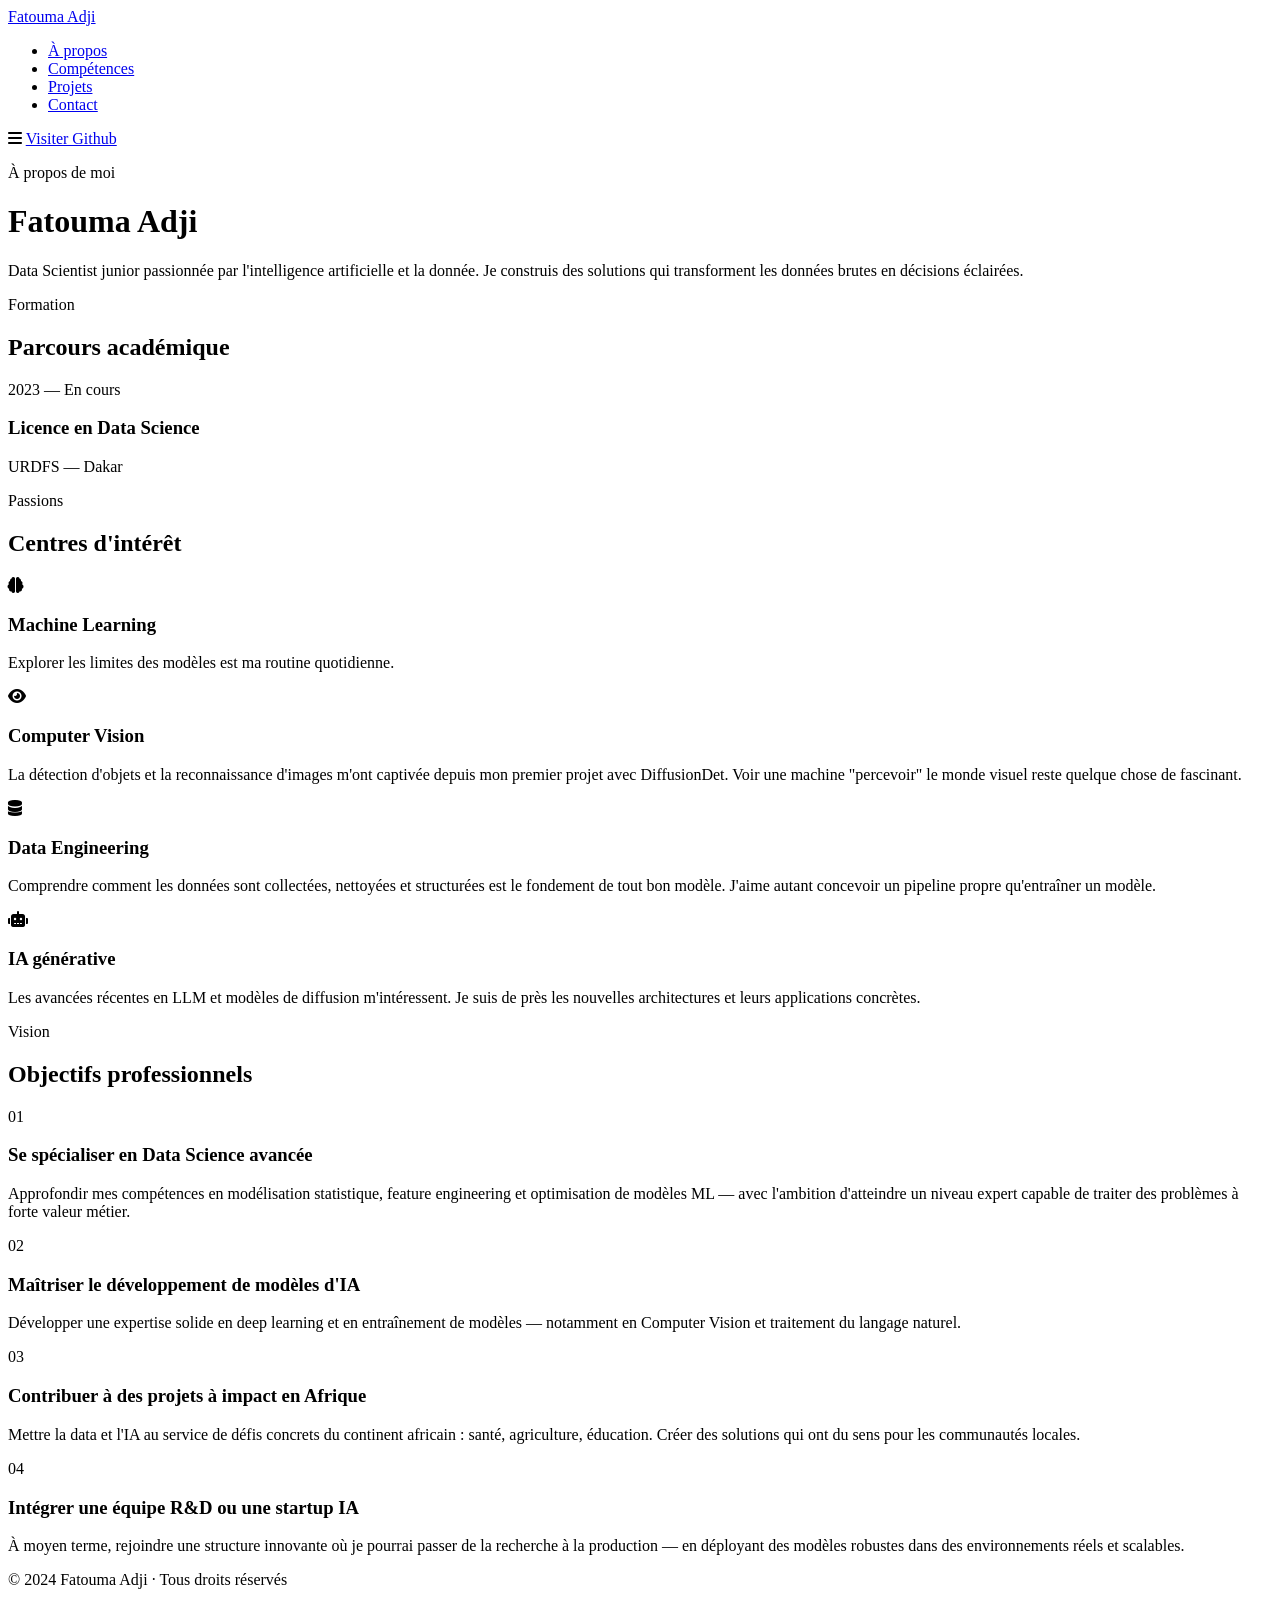
==== apropos.html @ a2c04ccb "Add files via upload" ====
<!DOCTYPE html>
<html lang="fr">
<head>
    <meta charset="UTF-8">
    <meta name="viewport" content="width=device-width, initial-scale=1.0">
    <title>À propos — Fatouma Adji</title>
    <link rel="stylesheet" href="CSS/style.css">
    <link rel="stylesheet" href="https://cdnjs.cloudflare.com/ajax/libs/font-awesome/6.0.0-beta3/css/all.min.css">
    <script src="JS/script.js"></script>
</head>
<body>

    <header class="header">
        <a href="index.html" class="logo"><span>Fatouma Adji</span></a>

        <ul class="nav-links">
            <li><a href="apropos.html">À propos</a></li>
            <li><a href="competences.html#competences">Compétences</a></li>
            <li><a href="projets.html#projets">Projets</a></li>
            <li><a href="contact.html#contact">Contact</a></li>
        </ul>

        <i class="fa-solid fa-bars" id="menu-icon"></i>
        <a href="https://github.com/faadji-collab" target="_blank" class="visit-btn">Visiter Github</a>
        
    </header>

    <!-- HERO -->
    <div class="apropos-hero">
        <p class="eyebrow">À propos de moi</p>
        <h1>Fatouma Adji</h1>
        <p>Data Scientist junior passionnée par l'intelligence artificielle et la donnée. Je construis des solutions qui transforment les données brutes en décisions éclairées.</p>
    </div>

    <!-- PARCOURS ACADÉMIQUE -->
    <section class="parcours">
        <p class="eyebrow">Formation</p>
        <h2 class="section-title">Parcours académique</h2>

        <div class="timeline">
            <div class="timeline-item">
                <div class="timeline-dot"></div>
                <div class="timeline-date">2023 — En cours</div>
                <h3>Licence en Data Science</h3>
                <p class="school">URDFS — Dakar</p>
            </div>
        </div>
    </section>

    <!-- CENTRES D'INTÉRÊT -->
    <section class="interets">
        <p class="eyebrow">Passions</p>
        <h2 class="section-title">Centres d'intérêt</h2>

        <div class="interets-grid">
            <div class="interet-card">
                <div class="interet-icon">
                    <i class="fa-solid fa-brain"></i>
                </div>
                <h3>Machine Learning</h3>
                <p>Explorer les limites des modèles est ma routine quotidienne.</p>
            </div>

            <div class="interet-card">
                <div class="interet-icon">
                    <i class="fa-solid fa-eye"></i>
                </div>
                <h3>Computer Vision</h3>
                <p>La détection d'objets et la reconnaissance d'images m'ont captivée depuis mon premier projet avec DiffusionDet. Voir une machine "percevoir" le monde visuel reste quelque chose de fascinant.</p>
            </div>

            <div class="interet-card">
                <div class="interet-icon">
                    <i class="fa-solid fa-database"></i>
                </div>
                <h3>Data Engineering</h3>
                <p>Comprendre comment les données sont collectées, nettoyées et structurées est le fondement de tout bon modèle. J'aime autant concevoir un pipeline propre qu'entraîner un modèle.</p>
            </div>

            <div class="interet-card">
                <div class="interet-icon">
                    <i class="fa-solid fa-robot"></i>
                </div>
                <h3>IA générative</h3>
                <p>Les avancées récentes en LLM et modèles de diffusion m'intéressent. Je suis de près les nouvelles architectures et leurs applications concrètes.</p>
            </div>
        </div>
    </section>

    <!-- OBJECTIFS PROFESSIONNELS -->
    <section class="objectifs">
        <p class="eyebrow">Vision</p>
        <h2 class="section-title">Objectifs professionnels</h2>

        <div class="objectifs-container">
            <div class="objectif-item">
                <div class="objectif-num">01</div>
                <div class="objectif-content">
                    <h3>Se spécialiser en Data Science avancée</h3>
                    <p>Approfondir mes compétences en modélisation statistique, feature engineering et optimisation de modèles ML — avec l'ambition d'atteindre un niveau expert capable de traiter des problèmes à forte valeur métier.</p>
                </div>
            </div>

            <div class="objectif-item">
                <div class="objectif-num">02</div>
                <div class="objectif-content">
                    <h3>Maîtriser le développement de modèles d'IA</h3>
                    <p>Développer une expertise solide en deep learning et en entraînement de modèles — notamment en Computer Vision et traitement du langage naturel.</p>
                </div>
            </div>

            <div class="objectif-item">
                <div class="objectif-num">03</div>
                <div class="objectif-content">
                    <h3>Contribuer à des projets à impact en Afrique</h3>
                    <p>Mettre la data et l'IA au service de défis concrets du continent africain : santé, agriculture, éducation. Créer des solutions qui ont du sens pour les communautés locales.</p>
                </div>
            </div>

            <div class="objectif-item">
                <div class="objectif-num">04</div>
                <div class="objectif-content">
                    <h3>Intégrer une équipe R&D ou une startup IA</h3>
                    <p>À moyen terme, rejoindre une structure innovante où je pourrai passer de la recherche à la production — en déployant des modèles robustes dans des environnements réels et scalables.</p>
                </div>
            </div>
        </div>
    </section>

    <footer class="footer">
        <p>© 2024 Fatouma Adji · Tous droits réservés</p>
    </footer>

</body>
</html>
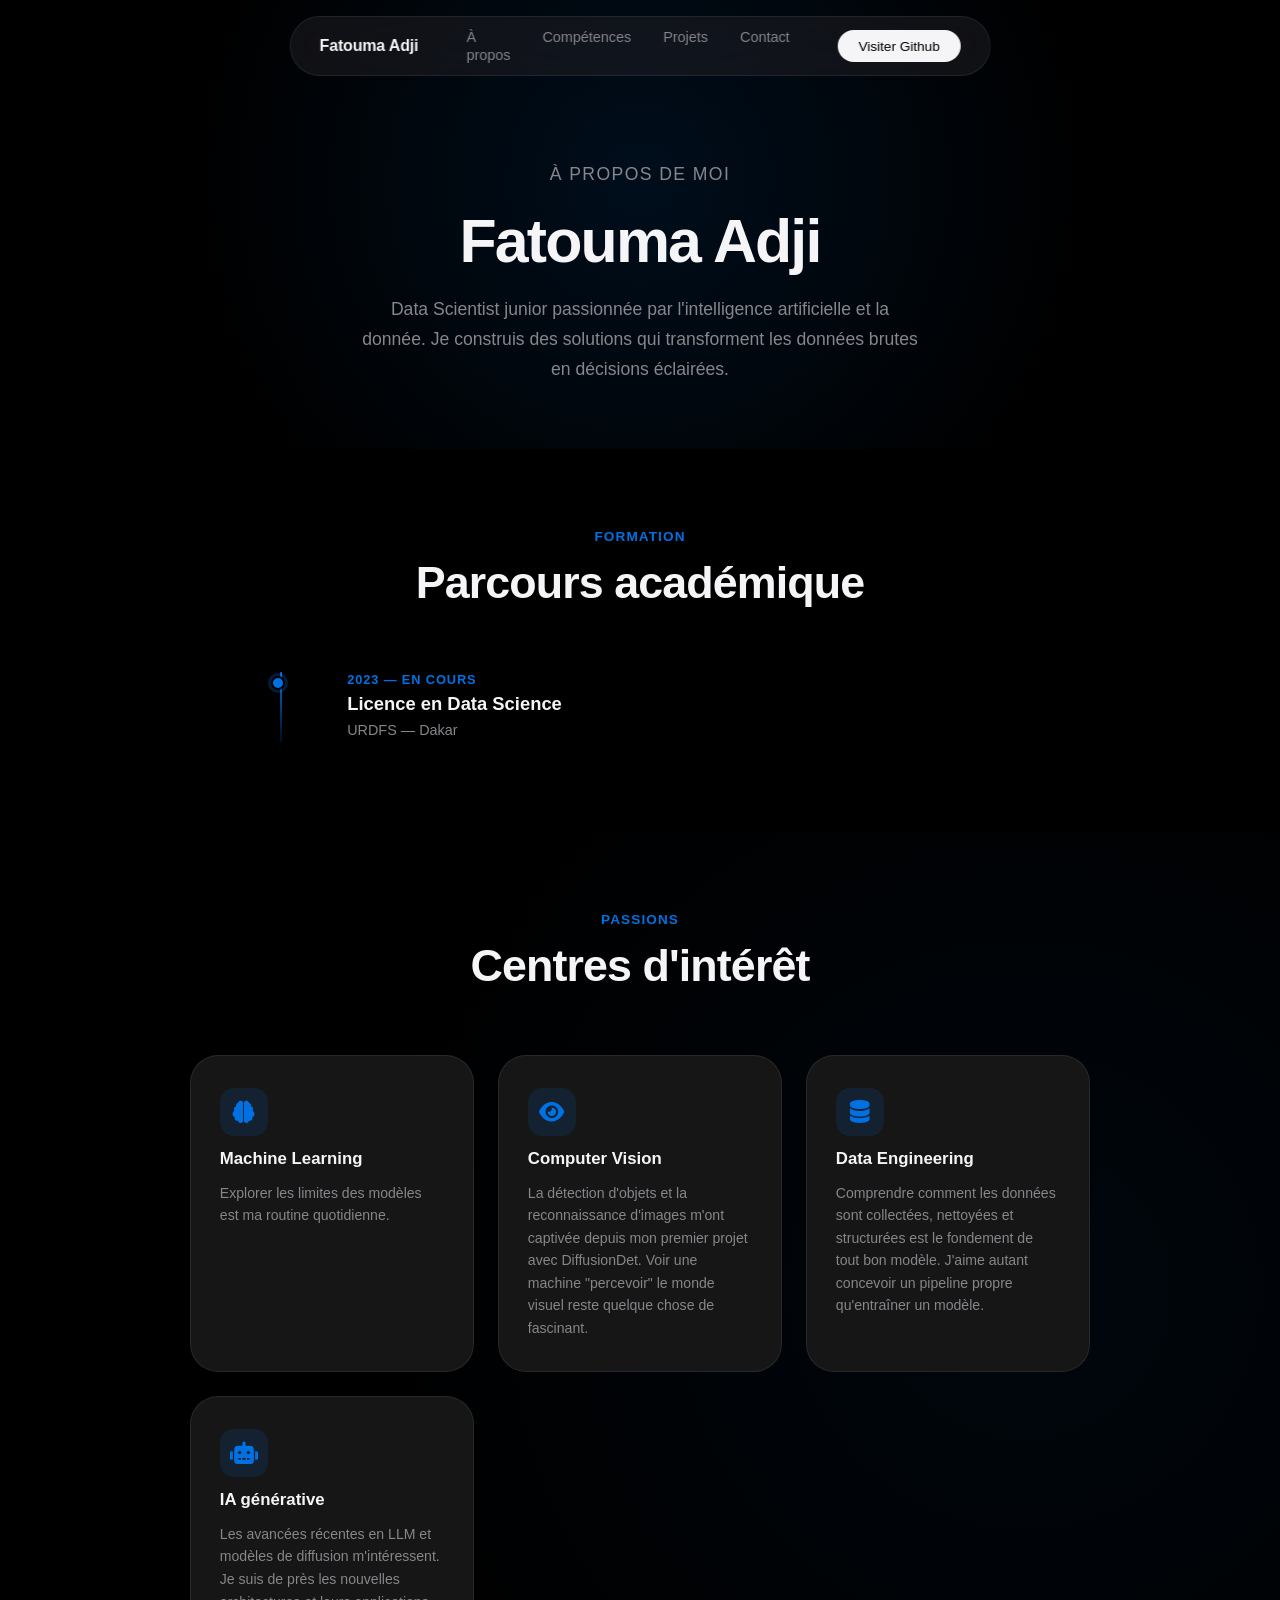
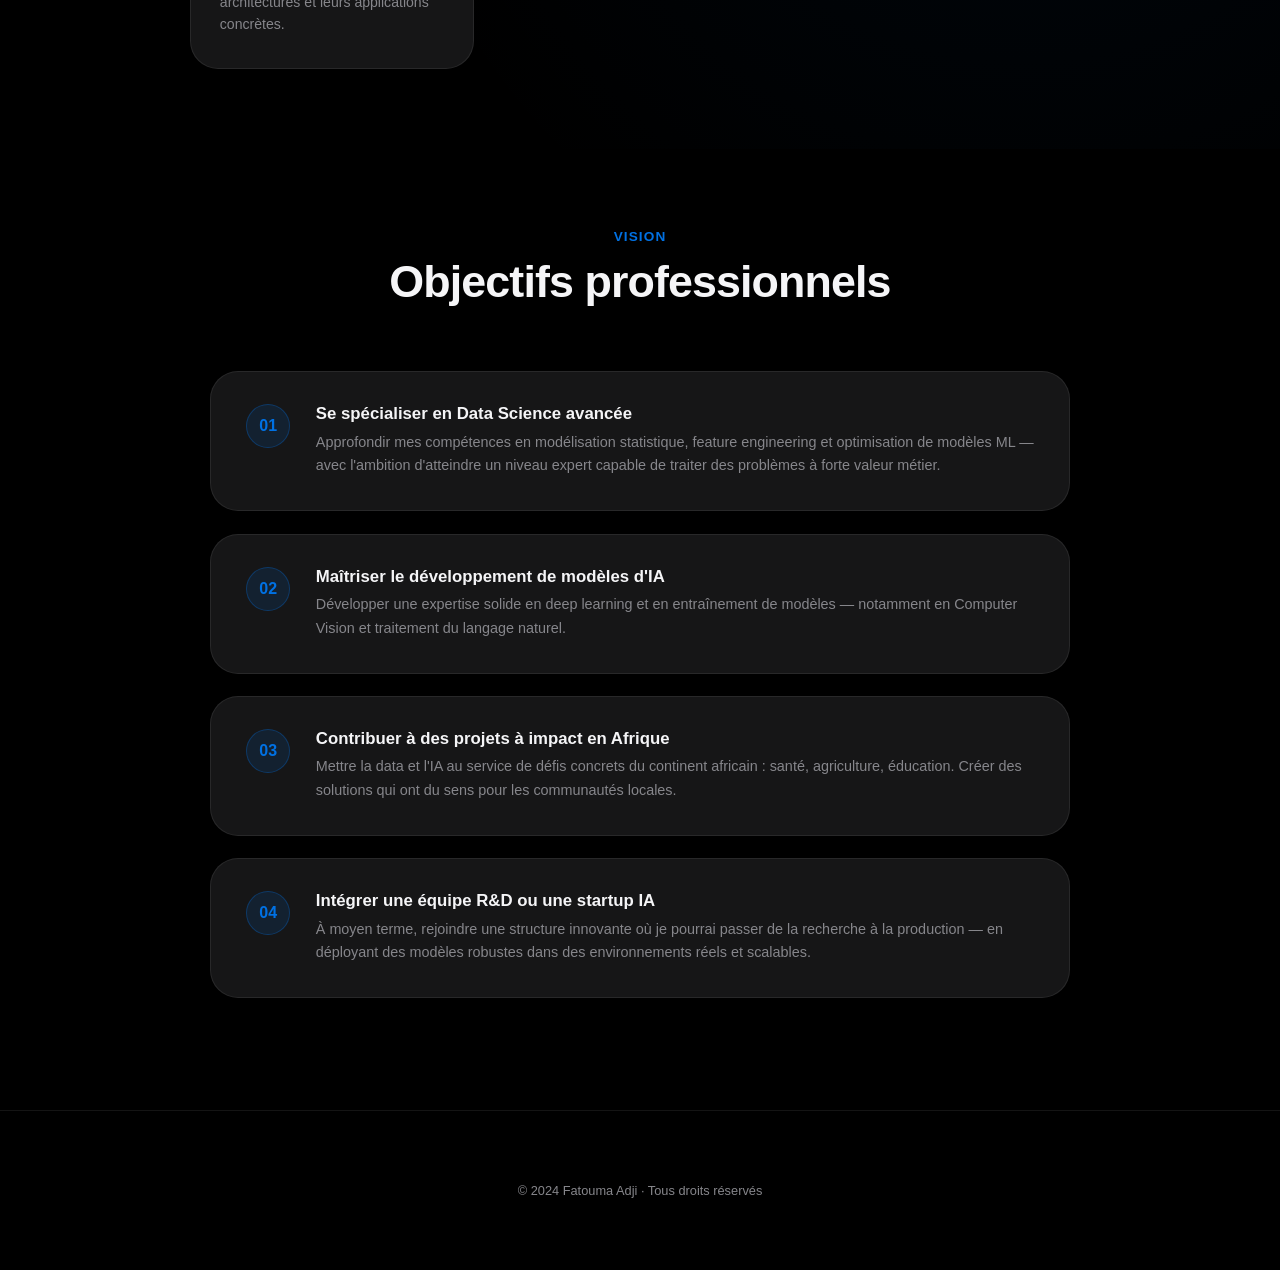
==== commit 38b535ff: "Portofolio" ====
--- a/apropos.html
+++ b/apropos.html
@@ -1,135 +1,135 @@
-<!DOCTYPE html>
-<html lang="fr">
-<head>
-    <meta charset="UTF-8">
-    <meta name="viewport" content="width=device-width, initial-scale=1.0">
-    <title>À propos — Fatouma Adji</title>
-    <link rel="stylesheet" href="CSS/style.css">
-    <link rel="stylesheet" href="https://cdnjs.cloudflare.com/ajax/libs/font-awesome/6.0.0-beta3/css/all.min.css">
-    <script src="JS/script.js"></script>
-</head>
-<body>
-
-    <header class="header">
-        <a href="index.html" class="logo"><span>Fatouma Adji</span></a>
-
-        <ul class="nav-links">
-            <li><a href="apropos.html">À propos</a></li>
-            <li><a href="competences.html#competences">Compétences</a></li>
-            <li><a href="projets.html#projets">Projets</a></li>
-            <li><a href="contact.html#contact">Contact</a></li>
-        </ul>
-
-        <i class="fa-solid fa-bars" id="menu-icon"></i>
-        <a href="https://github.com/faadji-collab" target="_blank" class="visit-btn">Visiter Github</a>
-        
-    </header>
-
-    <!-- HERO -->
-    <div class="apropos-hero">
-        <p class="eyebrow">À propos de moi</p>
-        <h1>Fatouma Adji</h1>
-        <p>Data Scientist junior passionnée par l'intelligence artificielle et la donnée. Je construis des solutions qui transforment les données brutes en décisions éclairées.</p>
-    </div>
-
-    <!-- PARCOURS ACADÉMIQUE -->
-    <section class="parcours">
-        <p class="eyebrow">Formation</p>
-        <h2 class="section-title">Parcours académique</h2>
-
-        <div class="timeline">
-            <div class="timeline-item">
-                <div class="timeline-dot"></div>
-                <div class="timeline-date">2023 — En cours</div>
-                <h3>Licence en Data Science</h3>
-                <p class="school">URDFS — Dakar</p>
-            </div>
-        </div>
-    </section>
-
-    <!-- CENTRES D'INTÉRÊT -->
-    <section class="interets">
-        <p class="eyebrow">Passions</p>
-        <h2 class="section-title">Centres d'intérêt</h2>
-
-        <div class="interets-grid">
-            <div class="interet-card">
-                <div class="interet-icon">
-                    <i class="fa-solid fa-brain"></i>
-                </div>
-                <h3>Machine Learning</h3>
-                <p>Explorer les limites des modèles est ma routine quotidienne.</p>
-            </div>
-
-            <div class="interet-card">
-                <div class="interet-icon">
-                    <i class="fa-solid fa-eye"></i>
-                </div>
-                <h3>Computer Vision</h3>
-                <p>La détection d'objets et la reconnaissance d'images m'ont captivée depuis mon premier projet avec DiffusionDet. Voir une machine "percevoir" le monde visuel reste quelque chose de fascinant.</p>
-            </div>
-
-            <div class="interet-card">
-                <div class="interet-icon">
-                    <i class="fa-solid fa-database"></i>
-                </div>
-                <h3>Data Engineering</h3>
-                <p>Comprendre comment les données sont collectées, nettoyées et structurées est le fondement de tout bon modèle. J'aime autant concevoir un pipeline propre qu'entraîner un modèle.</p>
-            </div>
-
-            <div class="interet-card">
-                <div class="interet-icon">
-                    <i class="fa-solid fa-robot"></i>
-                </div>
-                <h3>IA générative</h3>
-                <p>Les avancées récentes en LLM et modèles de diffusion m'intéressent. Je suis de près les nouvelles architectures et leurs applications concrètes.</p>
-            </div>
-        </div>
-    </section>
-
-    <!-- OBJECTIFS PROFESSIONNELS -->
-    <section class="objectifs">
-        <p class="eyebrow">Vision</p>
-        <h2 class="section-title">Objectifs professionnels</h2>
-
-        <div class="objectifs-container">
-            <div class="objectif-item">
-                <div class="objectif-num">01</div>
-                <div class="objectif-content">
-                    <h3>Se spécialiser en Data Science avancée</h3>
-                    <p>Approfondir mes compétences en modélisation statistique, feature engineering et optimisation de modèles ML — avec l'ambition d'atteindre un niveau expert capable de traiter des problèmes à forte valeur métier.</p>
-                </div>
-            </div>
-
-            <div class="objectif-item">
-                <div class="objectif-num">02</div>
-                <div class="objectif-content">
-                    <h3>Maîtriser le développement de modèles d'IA</h3>
-                    <p>Développer une expertise solide en deep learning et en entraînement de modèles — notamment en Computer Vision et traitement du langage naturel.</p>
-                </div>
-            </div>
-
-            <div class="objectif-item">
-                <div class="objectif-num">03</div>
-                <div class="objectif-content">
-                    <h3>Contribuer à des projets à impact en Afrique</h3>
-                    <p>Mettre la data et l'IA au service de défis concrets du continent africain : santé, agriculture, éducation. Créer des solutions qui ont du sens pour les communautés locales.</p>
-                </div>
-            </div>
-
-            <div class="objectif-item">
-                <div class="objectif-num">04</div>
-                <div class="objectif-content">
-                    <h3>Intégrer une équipe R&D ou une startup IA</h3>
-                    <p>À moyen terme, rejoindre une structure innovante où je pourrai passer de la recherche à la production — en déployant des modèles robustes dans des environnements réels et scalables.</p>
-                </div>
-            </div>
-        </div>
-    </section>
-
-    <footer class="footer">
-        <p>© 2024 Fatouma Adji · Tous droits réservés</p>
-    </footer>
-
-</body>
+<!DOCTYPE html>
+<html lang="fr">
+<head>
+    <meta charset="UTF-8">
+    <meta name="viewport" content="width=device-width, initial-scale=1.0">
+    <title>À propos — Fatouma Adji</title>
+    <link rel="stylesheet" href="CSS/style.css">
+    <link rel="stylesheet" href="https://cdnjs.cloudflare.com/ajax/libs/font-awesome/6.0.0-beta3/css/all.min.css">
+    <script src="JS/script.js"></script>
+</head>
+<body>
+
+    <header class="header">
+        <a href="index.html" class="logo"><span>Fatouma Adji</span></a>
+
+        <ul class="nav-links">
+            <li><a href="apropos.html">À propos</a></li>
+            <li><a href="competences.html#competences">Compétences</a></li>
+            <li><a href="projets.html#projets">Projets</a></li>
+            <li><a href="contact.html#contact">Contact</a></li>
+        </ul>
+
+        <i class="fa-solid fa-bars" id="menu-icon"></i>
+        <a href="https://github.com/faadji-collab" target="_blank" class="visit-btn">Visiter Github</a>
+        
+    </header>
+
+    <!-- HERO -->
+    <div class="apropos-hero">
+        <p class="eyebrow">À propos de moi</p>
+        <h1>Fatouma Adji</h1>
+        <p>Data Scientist junior passionnée par l'intelligence artificielle et la donnée. Je construis des solutions qui transforment les données brutes en décisions éclairées.</p>
+    </div>
+
+    <!-- PARCOURS ACADÉMIQUE -->
+    <section class="parcours">
+        <p class="eyebrow">Formation</p>
+        <h2 class="section-title">Parcours académique</h2>
+
+        <div class="timeline">
+            <div class="timeline-item">
+                <div class="timeline-dot"></div>
+                <div class="timeline-date">2023 — En cours</div>
+                <h3>Licence en Data Science</h3>
+                <p class="school">URDFS — Dakar</p>
+            </div>
+        </div>
+    </section>
+
+    <!-- CENTRES D'INTÉRÊT -->
+    <section class="interets">
+        <p class="eyebrow">Passions</p>
+        <h2 class="section-title">Centres d'intérêt</h2>
+
+        <div class="interets-grid">
+            <div class="interet-card">
+                <div class="interet-icon">
+                    <i class="fa-solid fa-brain"></i>
+                </div>
+                <h3>Machine Learning</h3>
+                <p>Explorer les limites des modèles est ma routine quotidienne.</p>
+            </div>
+
+            <div class="interet-card">
+                <div class="interet-icon">
+                    <i class="fa-solid fa-eye"></i>
+                </div>
+                <h3>Computer Vision</h3>
+                <p>La détection d'objets et la reconnaissance d'images m'ont captivée depuis mon premier projet avec DiffusionDet. Voir une machine "percevoir" le monde visuel reste quelque chose de fascinant.</p>
+            </div>
+
+            <div class="interet-card">
+                <div class="interet-icon">
+                    <i class="fa-solid fa-database"></i>
+                </div>
+                <h3>Data Engineering</h3>
+                <p>Comprendre comment les données sont collectées, nettoyées et structurées est le fondement de tout bon modèle. J'aime autant concevoir un pipeline propre qu'entraîner un modèle.</p>
+            </div>
+
+            <div class="interet-card">
+                <div class="interet-icon">
+                    <i class="fa-solid fa-robot"></i>
+                </div>
+                <h3>IA générative</h3>
+                <p>Les avancées récentes en LLM et modèles de diffusion m'intéressent. Je suis de près les nouvelles architectures et leurs applications concrètes.</p>
+            </div>
+        </div>
+    </section>
+
+    <!-- OBJECTIFS PROFESSIONNELS -->
+    <section class="objectifs">
+        <p class="eyebrow">Vision</p>
+        <h2 class="section-title">Objectifs professionnels</h2>
+
+        <div class="objectifs-container">
+            <div class="objectif-item">
+                <div class="objectif-num">01</div>
+                <div class="objectif-content">
+                    <h3>Se spécialiser en Data Science avancée</h3>
+                    <p>Approfondir mes compétences en modélisation statistique, feature engineering et optimisation de modèles ML — avec l'ambition d'atteindre un niveau expert capable de traiter des problèmes à forte valeur métier.</p>
+                </div>
+            </div>
+
+            <div class="objectif-item">
+                <div class="objectif-num">02</div>
+                <div class="objectif-content">
+                    <h3>Maîtriser le développement de modèles d'IA</h3>
+                    <p>Développer une expertise solide en deep learning et en entraînement de modèles — notamment en Computer Vision et traitement du langage naturel.</p>
+                </div>
+            </div>
+
+            <div class="objectif-item">
+                <div class="objectif-num">03</div>
+                <div class="objectif-content">
+                    <h3>Contribuer à des projets à impact en Afrique</h3>
+                    <p>Mettre la data et l'IA au service de défis concrets du continent africain : santé, agriculture, éducation. Créer des solutions qui ont du sens pour les communautés locales.</p>
+                </div>
+            </div>
+
+            <div class="objectif-item">
+                <div class="objectif-num">04</div>
+                <div class="objectif-content">
+                    <h3>Intégrer une équipe R&D ou une startup IA</h3>
+                    <p>À moyen terme, rejoindre une structure innovante où je pourrai passer de la recherche à la production — en déployant des modèles robustes dans des environnements réels et scalables.</p>
+                </div>
+            </div>
+        </div>
+    </section>
+
+    <footer class="footer">
+        <p>© 2024 Fatouma Adji · Tous droits réservés</p>
+    </footer>
+
+</body>
 </html>
--- a/CSS/style.css
+++ b/CSS/style.css
@@ -0,0 +1,1050 @@
+/* =============================================
+   PORTFOLIO — Style "iPhone" épuré
+   Fond noir profond, typographie SF Pro, accent bleu unique
+   ============================================= */
+
+:root{
+    --black: #000000;
+    --surface: #1c1c1e;
+    --surface-soft: #161617;
+    --border: rgba(255,255,255,0.08);
+    --white: #f5f5f7;
+    --gray: #86868b;
+    --accent: #0071e3;
+    --accent-soft: rgba(0,113,227,0.15);
+    --radius-lg: 28px;
+    --radius-md: 18px;
+}
+
+*{
+    margin: 0;
+    padding: 0;
+    box-sizing: border-box;
+    font-family: -apple-system, "SF Pro Display", "SF Pro Text", "Poppins", "Helvetica Neue", Arial, sans-serif;
+    text-decoration: none;
+    list-style: none;
+}
+
+html{
+    scroll-behavior: smooth;
+}
+
+body{
+    background-color: var(--black);
+    color: var(--white);
+    overflow-x: hidden;
+}
+
+/* ===== HEADER ===== */
+header{
+    position: fixed;
+    top: 1rem;
+    left: 50%;
+    transform: translateX(-50%);
+    display: flex;
+    align-items: center;
+    justify-content: space-between;
+    gap: 3rem;
+    background-color: rgba(28, 28, 30, 0.6);
+    backdrop-filter: blur(20px) saturate(180%);
+    -webkit-backdrop-filter: blur(20px) saturate(180%);
+    border: 1px solid var(--border);
+    border-radius: 3rem;
+    padding: 0.7rem 1.8rem;
+    z-index: 1000;
+    transition: all 0.3s ease-in-out;
+}
+
+.logo span{
+    color: var(--white);
+    font-weight: 600;
+    font-size: 1rem;
+    letter-spacing: -0.01em;
+    text-wrap: nowrap;
+    transition: opacity 0.3s ease-in-out;
+}
+
+.logo:hover span{
+    opacity: 0.7;
+}
+
+.nav-links{
+    display: flex;
+    gap: 2rem;
+}
+
+.nav-links a{
+    position: relative;
+    color: var(--gray);
+    font-weight: 400;
+    font-size: 0.9rem;
+    transition: color 0.25s ease-in-out;
+}
+
+.nav-links a:hover{
+    color: var(--white);
+}
+
+.nav-links a::after{
+    position: absolute;
+    content: '';
+    width: 0;
+    left: 0;
+    bottom: -6px;
+    height: 2px;
+    border-radius: 1rem;
+    transition: width 0.3s ease-in-out;
+    background-color: var(--accent);
+}
+
+.nav-links a:hover::after{
+    width: 100%;
+}
+
+.visit-btn{
+    padding: 0.55rem 1.3rem;
+    border-radius: 3rem;
+    border: none;
+    font-weight: 500;
+    font-size: 0.85rem;
+    color: var(--black);
+    cursor: pointer;
+    text-wrap: nowrap;
+    transition: transform 0.2s ease-in-out, opacity 0.2s ease-in-out;
+    background-color: var(--white);
+}
+
+.visit-btn:hover{
+    transform: scale(1.04);
+    opacity: 0.85;
+}
+
+#menu-icon{
+    font-size: 1.4rem;
+    display: none;
+    color: var(--white);
+    cursor: pointer;
+    transition: transform 0.3s ease-in-out;
+}
+
+#menu-icon:hover{
+    transform: scale(1.1);
+}
+
+/* ===== SECTIONS GÉNÉRALES ===== */
+section{
+    min-height: 100vh;
+    padding: 9rem 12% 6rem;
+    width: 100%;
+    position: relative;
+}
+
+.eyebrow{
+    color: var(--accent);
+    font-weight: 600;
+    font-size: 0.85rem;
+    letter-spacing: 0.08em;
+    text-transform: uppercase;
+    text-align: center;
+    margin-bottom: 0.8rem;
+}
+
+.section-title{
+    font-size: clamp(2rem, 4vw, 2.8rem);
+    font-weight: 600;
+    letter-spacing: -0.02em;
+    text-align: center;
+    margin-bottom: 4rem;
+    color: var(--white);
+}
+
+/* ===== ABOUT / HERO ===== */
+.about{
+    display: flex;
+    flex-direction: column;
+    align-items: center;
+    justify-content: center;
+    text-align: center;
+    background: radial-gradient(circle at 50% 30%, rgba(0,113,227,0.12), transparent 60%);
+}
+
+.about-container{
+    display: flex;
+    align-items: center;
+    justify-content: center;
+    gap: 6rem;
+}
+
+.img-frame{
+    width: 18vw;
+    min-width: 220px;
+    aspect-ratio: 1 / 1;
+    border-radius: 32%;
+    padding: 6px;
+    background: linear-gradient(145deg, #3a3a3c, #0a0a0a);
+    box-shadow: 0 20px 60px rgba(0,113,227,0.18);
+}
+
+.about img{
+    width: 100%;
+    height: 100%;
+    object-fit: cover;
+    border-radius: 28%;
+    display: block;
+}
+
+.info-box{
+    display: flex;
+    flex-direction: column;
+    text-align: left;
+    align-items: flex-start;
+    justify-content: center;
+    gap: 1.8rem;
+}
+
+.info-box h3{
+    font-size: 1.3rem;
+    font-weight: 400;
+    color: var(--gray);
+}
+
+.info-box h1{
+    font-size: clamp(2.8rem, 6vw, 4.5rem);
+    font-weight: 700;
+    letter-spacing: -0.03em;
+    line-height: 1.05;
+    color: var(--white);
+}
+
+.info-box span{
+    display: inline-block;
+    margin-top: 0.3rem;
+    font-size: 1.4rem;
+    font-weight: 500;
+    color: var(--accent);
+}
+
+.btn-groupe{
+    display: flex;
+    gap: 1rem;
+}
+
+.btn{
+    display: inline-block;
+    border-radius: 3rem;
+    padding: 0.8rem 1.8rem;
+    cursor: pointer;
+    font-weight: 500;
+    font-size: 0.95rem;
+    text-wrap: nowrap;
+    transition: transform 0.2s ease-in-out, opacity 0.2s ease-in-out, background-color 0.2s ease-in-out, box-shadow 0.2s ease-in-out, border-color 0.2s ease-in-out;
+}
+
+.btn-primary{
+    background-color: var(--accent);
+    color: var(--white);
+}
+
+.btn-primary:hover{
+    transform: scale(1.04);
+    background-color: #0077ed;
+    box-shadow: 0 8px 24px rgba(0,113,227,0.45);
+}
+
+.btn-primary:active{
+    transform: scale(0.98);
+}
+
+.btn-ghost{
+    background-color: transparent;
+    border: 1px solid var(--border);
+    color: var(--white);
+}
+
+.btn-ghost:hover{
+    background-color: var(--surface);
+    border-color: rgba(255,255,255,0.25);
+    transform: scale(1.04);
+}
+
+.btn-ghost:active{
+    transform: scale(0.98);
+}
+
+.social-links{
+    display: flex;
+    gap: 1.6rem;
+}
+
+.social-links a{
+    color: var(--gray);
+    transition: color 0.2s ease-in-out, transform 0.2s ease-in-out;
+}
+
+.social-links i{
+    font-size: 1.6rem;
+}
+
+.social-links a:hover{
+    color: var(--white);
+    transform: scale(1.1);
+}
+
+.scroll-cue{
+    position: absolute;
+    bottom: 3rem;
+    left: 50%;
+    transform: translateX(-50%);
+    display: flex;
+    flex-direction: column;
+    align-items: center;
+    gap: 0.4rem;
+    color: var(--gray);
+    font-size: 0.8rem;
+    animation: floaty 2.4s ease-in-out infinite;
+}
+
+@keyframes floaty{
+    0%, 100%{ transform: translate(-50%, 0); }
+    50%{ transform: translate(-50%, 8px); }
+}
+
+/* ===== SKILLS ===== */
+.skills{
+    background-color: var(--black);
+}
+
+.skills-grid{
+    display: grid;
+    grid-template-columns: repeat(4, 1fr);
+    gap: 1.5rem;
+}
+
+.skill-card{
+    background-color: var(--surface-soft);
+    border: 1px solid var(--border);
+    border-radius: var(--radius-md);
+    padding: 2.2rem 1.5rem;
+    text-align: center;
+    transition: transform 0.25s ease-in-out, border-color 0.25s ease-in-out;
+}
+
+.skill-card:hover{
+    transform: translateY(-6px);
+    border-color: rgba(0,113,227,0.4);
+}
+
+.skill-card i{
+    font-size: 2.2rem;
+    color: var(--accent);
+    margin-bottom: 1rem;
+}
+
+.skill-card h3{
+    font-size: 1.1rem;
+    font-weight: 600;
+    margin-bottom: 0.4rem;
+}
+
+.skill-card p{
+    font-size: 0.85rem;
+    color: var(--gray);
+    font-weight: 300;
+}
+
+/* ===== PROJECTS ===== */
+.projects{
+    background-color: var(--black);
+}
+
+.projects-grid{
+    display: grid;
+    grid-template-columns: repeat(3, 1fr);
+    gap: 1.8rem;
+}
+
+.project-card{
+    background-color: var(--surface-soft);
+    border: 1px solid var(--border);
+    border-radius: var(--radius-lg);
+    padding: 2rem;
+    display: flex;
+    flex-direction: column;
+    gap: 0.8rem;
+    transition: transform 0.25s ease-in-out, border-color 0.25s ease-in-out;
+}
+
+.project-card:hover{
+    transform: translateY(-6px);
+    border-color: rgba(0,113,227,0.4);
+}
+
+.project-thumb{
+    width: 100%;
+    height: 140px;
+    border-radius: var(--radius-md);
+    background: linear-gradient(145deg, #2c2c2e, #0a0a0a);
+    display: flex;
+    align-items: center;
+    justify-content: center;
+    margin-bottom: 0.5rem;
+}
+
+.project-thumb i{
+    font-size: 2.5rem;
+    color: var(--accent);
+}
+
+.project-card h3{
+    font-size: 1.2rem;
+    font-weight: 600;
+}
+
+.project-card p{
+    font-size: 0.9rem;
+    color: var(--gray);
+    font-weight: 300;
+    line-height: 1.5;
+}
+
+.project-link{
+    margin-top: auto;
+    color: var(--accent);
+    font-size: 0.9rem;
+    font-weight: 500;
+    display: inline-flex;
+    align-items: center;
+    gap: 0.5rem;
+    transition: gap 0.2s ease-in-out;
+}
+
+.project-link:hover{
+    gap: 0.8rem;
+}
+
+/* ===== CONTACT ===== */
+.contact{
+    display: flex;
+    flex-direction: column;
+    align-items: center;
+    justify-content: center;
+    text-align: center;
+    min-height: 60vh;
+}
+
+.contact-sub{
+    color: var(--gray);
+    font-weight: 300;
+    max-width: 480px;
+    margin-bottom: 2.5rem;
+}
+
+.contact-btn{
+    font-size: 1.1rem;
+}
+
+/* ===== FOOTER ===== */
+.footer{
+    text-align: center;
+    padding: 2rem;
+    color: var(--gray);
+    font-size: 0.8rem;
+    font-weight: 300;
+    border-top: 1px solid var(--border);
+}
+
+/* ===== RESPONSIVE ===== */
+@media (max-width: 1024px){
+    .about-container{
+        flex-direction: column;
+        gap: 2.5rem;
+        text-align: center;
+    }
+    .info-box{
+        align-items: center;
+        text-align: center;
+    }
+    .img-frame{
+        width: 45vw;
+    }
+    .skills-grid{
+        grid-template-columns: repeat(2, 1fr);
+    }
+    .projects-grid{
+        grid-template-columns: 1fr;
+    }
+}
+
+@media (max-width: 768px){
+    header{
+        width: 90%;
+        padding: 0.6rem 1.2rem;
+    }
+    .nav-links, .visit-btn{
+        display: none;
+    }
+    #menu-icon{
+        display: inline-block;
+    }
+    section{
+        padding: 8rem 7% 4rem;
+    }
+    .img-frame{
+        width: 60vw;
+    }
+}
+
+@media (prefers-reduced-motion: reduce){
+    *{
+        animation: none !important;
+        transition: none !important;
+    }
+}
+.experience-info{
+    width:24vw;
+    border-radius : 3rem;
+    align-items: center;
+    justify-content: center;  
+    gap: 5rem;
+
+}
+.experience img{
+    width: 24vw;
+    border-radius: 3rem;
+
+
+}
+
+.grid{
+    display :grid;
+    grid-template-columns: repeat(2, 1fr);
+    gap : 2rem;
+}
+
+.grid-card{
+    background-color: var(--surface-soft);
+    border: 1px solid var(--border);
+    border-radius: var(--radius-md);
+    padding: 2.2rem 1.5rem;
+    text-align: center;
+    transition: transform 0.25s ease-in-out, border-color 0.25s ease-in-out;
+}
+.grid-card:hover{
+    transform: translateY(-6px);
+    border-color: rgba(0,113,227,0.4);
+}
+.grid-card i{
+    font-size: 1.5rem;
+    color: var(--accent);
+    margin-bottom: 1rem;
+}
+
+.grid-card span{
+    font-size: 1.5rem;
+    font-weight: 500;
+    margin-bottom: 0.4rem;
+    background-clip : text;
+    color: transparent;
+}
+::-webkit-scrollbar {
+    width: 20px;
+}
+::-webkit-scrollbar-thumb{
+    background-color: var(--accent);
+    border-radius: 10px;
+}
+
+.projects-grid{
+    display: grid;
+    grid-template-columns: repeat(auto-fit, minmax(300px, 1fr));
+    gap: 2rem;
+}
+
+.project-card{
+    background-color: var(--surface-soft);
+    border: 2px solid var(--border);
+    border-radius: var(--radius-lg);
+    padding: 3rem 2rem;
+    display: flex;
+    flex-direction: column;
+    gap: 0.8rem;
+    justify-content: center;
+    align-items: center;
+    text-align: center;
+    transition: transform 0.25s ease-in-out, border-color 0.25s ease-in-out;
+}
+
+.project-card:hover{
+    transform: translateY(-10px)scale(1.02);
+    border-color: rgba(0,113,227,0.4);
+}
+
+.project-card img{
+    width: 100%;
+    height : 180px;
+    object-fit: cover;    /* Recadre l'image proprement sans la déformer */
+    object-position: center; 
+    border-radius: 1rem;
+    margin-bottom: 0.5rem;
+    
+}
+
+.project-card:hover .btn{
+    border : 2px solid var(--accent);
+    background-color: var(--accent-soft);
+    color: var(--accent);
+}
+.project-card:hover .btn:hover{
+    border : 2px solid var(--accent);
+    background-color: var(--accent);
+    color: var(--white);
+}
+.project-card h3{
+    font-size: 2rem;
+    font-weight: 500;
+}
+.apropos-hero {
+    display: flex;
+    flex-direction: column;
+    align-items: center;
+    justify-content: center;
+    min-height: 40vh;
+    padding: 10rem 12% 4rem;
+    text-align: center;
+    background: radial-gradient(circle at 50% 40%, rgba(0,113,227,0.12), transparent 65%);
+}
+
+.apropos-hero .eyebrow {
+    margin-bottom: 1rem;
+}
+
+.apropos-hero h1 {
+    font-size: clamp(2.4rem, 5vw, 3.8rem);
+    font-weight: 700;
+    letter-spacing: -0.03em;
+    color: var(--white);
+    margin-bottom: 1.2rem;
+}
+
+.apropos-hero p {
+    font-size: 1.1rem;
+    color: var(--gray);
+    font-weight: 300;
+    max-width: 560px;
+    line-height: 1.7;
+}
+
+.parcours {
+    padding: 5rem 12%;
+    min-height: auto;
+}
+
+.timeline {
+    position: relative;
+    max-width: 720px;
+    margin: 0 auto;
+    padding-left: 2rem;
+}
+
+.timeline::before {
+    content: '';
+    position: absolute;
+    left: 0;
+    top: 0;
+    bottom: 0;
+    width: 2px;
+    background: linear-gradient(to bottom, var(--accent), rgba(0,113,227,0.1));
+    border-radius: 2px;
+}
+
+.timeline-item {
+    position: relative;
+    margin-bottom: 2.8rem;
+    padding-left: 2.2rem;
+}
+
+.timeline-item:last-child {
+    margin-bottom: 0;
+}
+
+.timeline-dot {
+            position: absolute;
+            left: -2.55rem;
+            top: 0.3rem;
+            width: 14px;
+            height: 14px;
+            border-radius: 50%;
+            background-color: var(--accent);
+            border: 2px solid var(--black);
+            box-shadow: 0 0 0 3px rgba(0,113,227,0.25);
+}
+
+.timeline-date {
+            font-size: 0.8rem;
+            font-weight: 600;
+            letter-spacing: 0.07em;
+            text-transform: uppercase;
+            color: var(--accent);
+            margin-bottom: 0.4rem;
+}
+
+.timeline-item h3 {
+            font-size: 1.15rem;
+            font-weight: 600;
+            color: var(--white);
+            margin-bottom: 0.25rem;
+}
+
+.timeline-item .school {
+            font-size: 0.9rem;
+            color: var(--gray);
+            font-weight: 400;
+            margin-bottom: 0.6rem;
+}
+
+.timeline-item p {
+            font-size: 0.9rem;
+            color: var(--gray);
+            font-weight: 300;
+            line-height: 1.65;
+}
+
+
+.interets {
+            padding: 5rem 12%;
+            min-height: auto;
+            background: radial-gradient(circle at 80% 50%, rgba(0,113,227,0.06), transparent 60%);
+}
+
+.interets-grid {
+            display: grid;
+            grid-template-columns: repeat(auto-fit, minmax(240px, 1fr));
+            gap: 1.5rem;
+            max-width: 900px;
+            margin: 0 auto;
+}
+
+.interet-card {
+            background-color: var(--surface-soft);
+            border: 1px solid var(--border);
+            border-radius: var(--radius-lg);
+            padding: 2rem 1.8rem;
+            display: flex;
+            flex-direction: column;
+            gap: 0.8rem;
+            transition: transform 0.25s ease-in-out, border-color 0.25s ease-in-out;
+}
+
+.interet-card:hover {
+            transform: translateY(-6px);
+            border-color: rgba(0,113,227,0.4);
+}
+
+.interet-icon {
+            width: 48px;
+            height: 48px;
+            border-radius: 14px;
+            background-color: rgba(0,113,227,0.12);
+            display: flex;
+            align-items: center;
+            justify-content: center;
+}
+
+
+.interet-icon i {
+            font-size: 1.4rem;
+            color: var(--accent);
+}
+
+.interet-card h3 {
+            font-size: 1.05rem;
+            font-weight: 600;
+            color: var(--white);
+}
+
+.interet-card p {
+            font-size: 0.88rem;
+            color: var(--gray);
+            font-weight: 300;
+            line-height: 1.6;
+}
+
+       
+.objectifs {
+            padding: 5rem 12% 7rem;
+            min-height: auto;
+}
+
+.objectifs-container {
+            max-width: 860px;
+            margin: 0 auto;
+            display: flex;
+            flex-direction: column;
+            gap: 1.4rem;
+}
+
+.objectif-item {
+            background-color: var(--surface-soft);
+            border: 1px solid var(--border);
+            border-radius: var(--radius-lg);
+            padding: 2rem 2.2rem;
+            display: flex;
+            align-items: flex-start;
+            gap: 1.6rem;
+            transition: transform 0.25s ease-in-out, border-color 0.25s ease-in-out;
+}
+
+.objectif-item:hover {
+            transform: translateX(6px);
+            border-color: rgba(0,113,227,0.4);
+}
+
+.objectif-num {
+            min-width: 44px;
+            height: 44px;
+            border-radius: 50%;
+            background-color: rgba(0,113,227,0.12);
+            border: 1px solid rgba(0,113,227,0.3);
+            display: flex;
+            align-items: center;
+            justify-content: center;
+            font-size: 1rem;
+            font-weight: 600;
+            color: var(--accent);
+}
+
+.objectif-content h3 {
+            font-size: 1.05rem;
+            font-weight: 600;
+            color: var(--white);
+            margin-bottom: 0.4rem;
+}
+
+.objectif-content p {
+            font-size: 0.9rem;
+            color: var(--gray);
+            font-weight: 300;
+            line-height: 1.65;
+}
+.input-box{
+    display : flex;
+    flex-direction: column;
+    align-items : center;
+    justify-content: center;
+    text-align : center;
+    gap : 2rem;
+    margin-top : 5rem;
+
+}
+.input-box input{
+    position : relative;
+    border-radius :3 rem;
+    border :rgba(28, 28, 30, 0.6);
+    padding: 2rem 8rem;
+    font-size : 3rem;
+}
+
+.input-box input::placeholder{
+    font-size: 3rem;
+
+}
+.input{
+    position: relative;
+}
+.input i{
+    position: absolute;
+    font-size: 4rem;
+    top: 50%;
+    left : 10px;
+    transform: translate(50%,-50%);
+}
+
+footer{
+    bottom : 0;
+    left : 0;
+    height: 10rem;
+    width: 100%;
+    display : flex;
+    flex-direction: column;
+    gap: 1 rem;
+    align-items: center;
+    justify-content: center;
+}
+footer ul{
+    display:flex;
+    align-items: center;
+    gap: 3rem;
+
+}
+
+footer ul li a{
+   color : white;
+   font-weight : 600;
+
+}
+
+.copyright{
+    font-size : 300;
+    margin-top : 2 rem;
+}
+
+@media(max-width:1280px){
+    header{
+        padding: 1 rem 2 rem;
+        gap : 2 rem;
+    }
+    .about .about-container{
+        gap: 3 rem;
+    }
+    .experience-info{
+        flex-direction:column;
+    }
+    .input-box input{
+        padding: 2rem 5rem;
+        font-size: 2.5 rem;
+    }
+    .input input::placeholder{
+        font-size : 2.5rem;
+    }
+    .input-box i{
+        font-size: 2.5rem;
+    }
+}
+
+@media(max-width:768px){
+    header{
+        gap : 1 rem;
+        padding: 1rem 1rem;
+    }
+    header .logo{
+        font-size: 1rem;
+    }
+    header .visit-btn{
+        display : none;
+    .about-container{
+        flex-direction: column;
+    }
+    }
+    .input-box input{
+        padding :1rem 2rem;
+        font-size : 1.8rem;
+    }
+    .input-box input::placeholder{
+        font-size : 1.5rem;
+    }
+    .input-box i{
+        display : none;
+    }
+    .grid{
+        grid-template-columns: repeat(1,1fr);
+    }
+    .experience-info img{
+        width: 70vw;
+    }
+}
+@media(max-width:600px){
+    header #menu-icon{
+        display: block;
+
+    }
+    .nav-links{
+        position : absolute;
+        top :100%;
+        margin-top :1rem;
+        color : white;
+        display:flex;
+        flex-direction: column;
+        text-align: center;
+        background: #000000;
+        border-radius: 3rem;
+        display: none;
+
+    }
+    .nav-links li{
+        margin-top:1.5rem;
+        padding: 1rem;
+
+    }
+    .nav-links.active{
+        display : block;
+    }
+    header{
+        padding : 1rem 2rem;
+        gap :8rem;
+    }
+    header .logo{
+        font-size :1.5rem;
+    }
+    .about-container img{
+        width: 80vw;
+    }
+    .input-box input{
+        padding: 0.5rem 3rem;
+        width:80% ;
+        font-size :1.5rem;
+    }
+    .input-box input::placeholder{
+        font-size: 1.5rem;
+    }
+    footer ul{
+        gap :1rem;
+
+    }
+}
+ 
+        .contact-form {
+            width: 100%;
+            max-width: 560px;
+            display: flex;
+            flex-direction: column;
+            gap: 1.2rem;
+            margin-top: 1rem;
+        }
+ 
+        .contact-form input,
+        .contact-form textarea {
+            width: 100%;
+            background-color: #161617;
+            border: 1px solid rgba(255,255,255,0.08);
+            border-radius: 14px;
+            padding: 1rem 1.4rem;
+            color: #f5f5f7;
+            font-size: 0.95rem;
+            font-family: inherit;
+            outline: none;
+            transition: border-color 0.25s ease;
+        }
+ 
+        .contact-form input::placeholder,
+        .contact-form textarea::placeholder {
+            color: #86868b;
+        }
+ 
+        .contact-form input:focus,
+        .contact-form textarea:focus {
+            border-color: #0071e3;
+        }
+ 
+        .contact-form textarea {
+            resize: none;
+            height: 150px;
+        }
+ 
+        .contact-form .btn-send {
+            width: 100%;
+            padding: 1rem;
+            border-radius: 3rem;
+            border: none;
+            background-color: #0071e3;
+            color: #f5f5f7;
+            font-size: 1rem;
+            font-weight: 500;
+            font-family: inherit;
+            cursor: pointer;
+            transition: background-color 0.2s ease, transform 0.2s ease;
+        }
+ 
+        .contact-form .btn-send:hover {
+            background-color: #0077ed;
+            transform: scale(1.02);
+        }
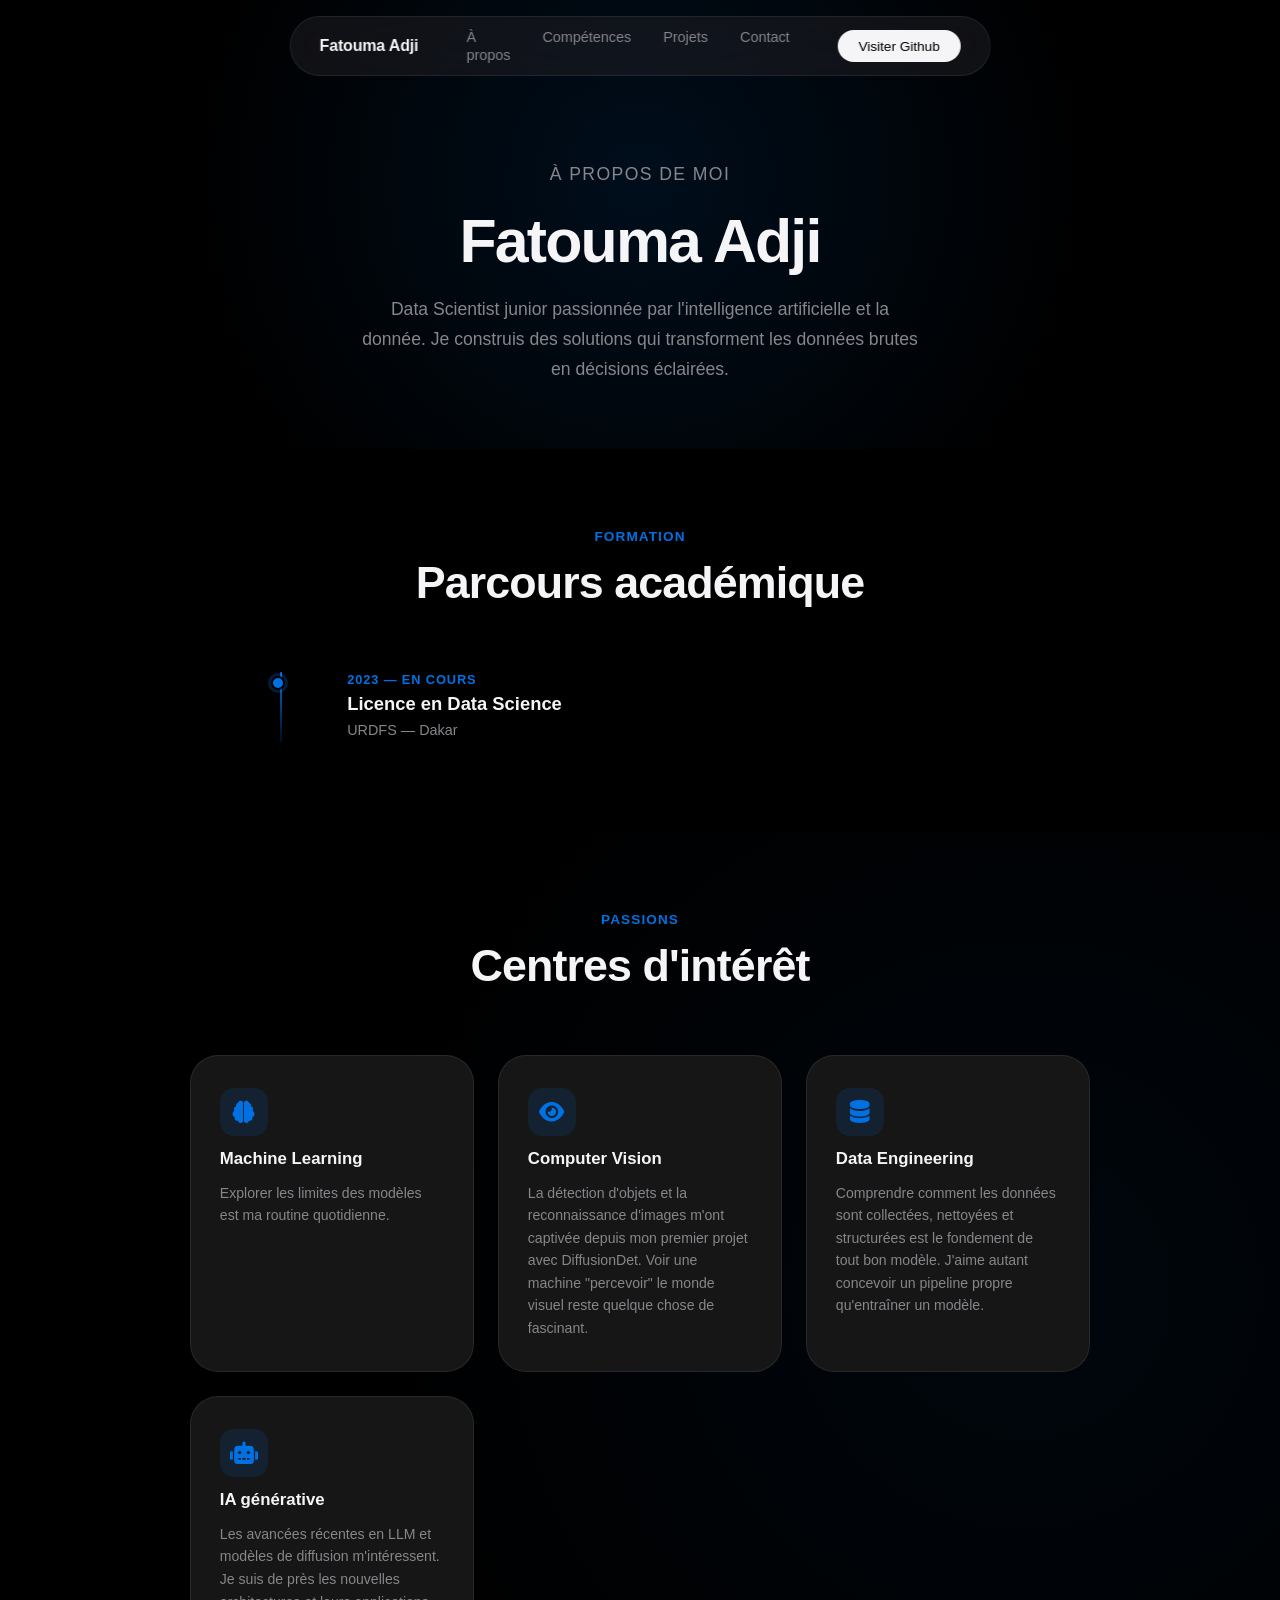
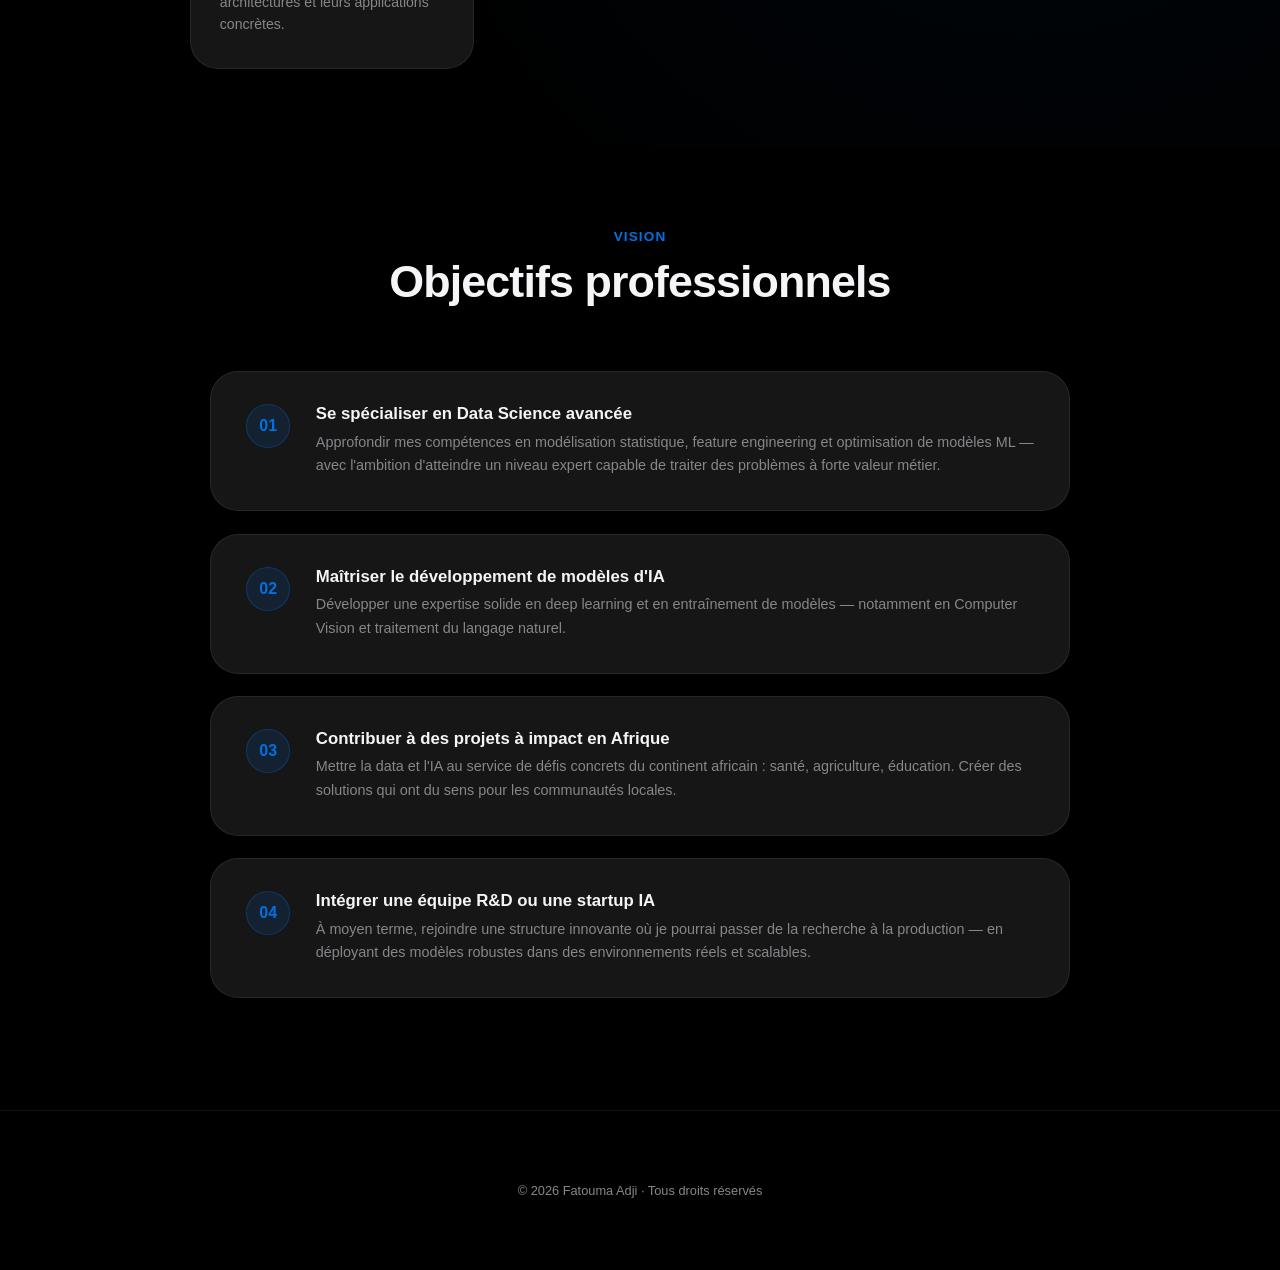
==== commit 6470d0f9: "Modification annee" ====
--- a/apropos.html
+++ b/apropos.html
@@ -128,7 +128,7 @@
     </section>
 
     <footer class="footer">
-        <p>© 2024 Fatouma Adji · Tous droits réservés</p>
+        <p>© 2026 Fatouma Adji · Tous droits réservés</p>
     </footer>
 
 </body>
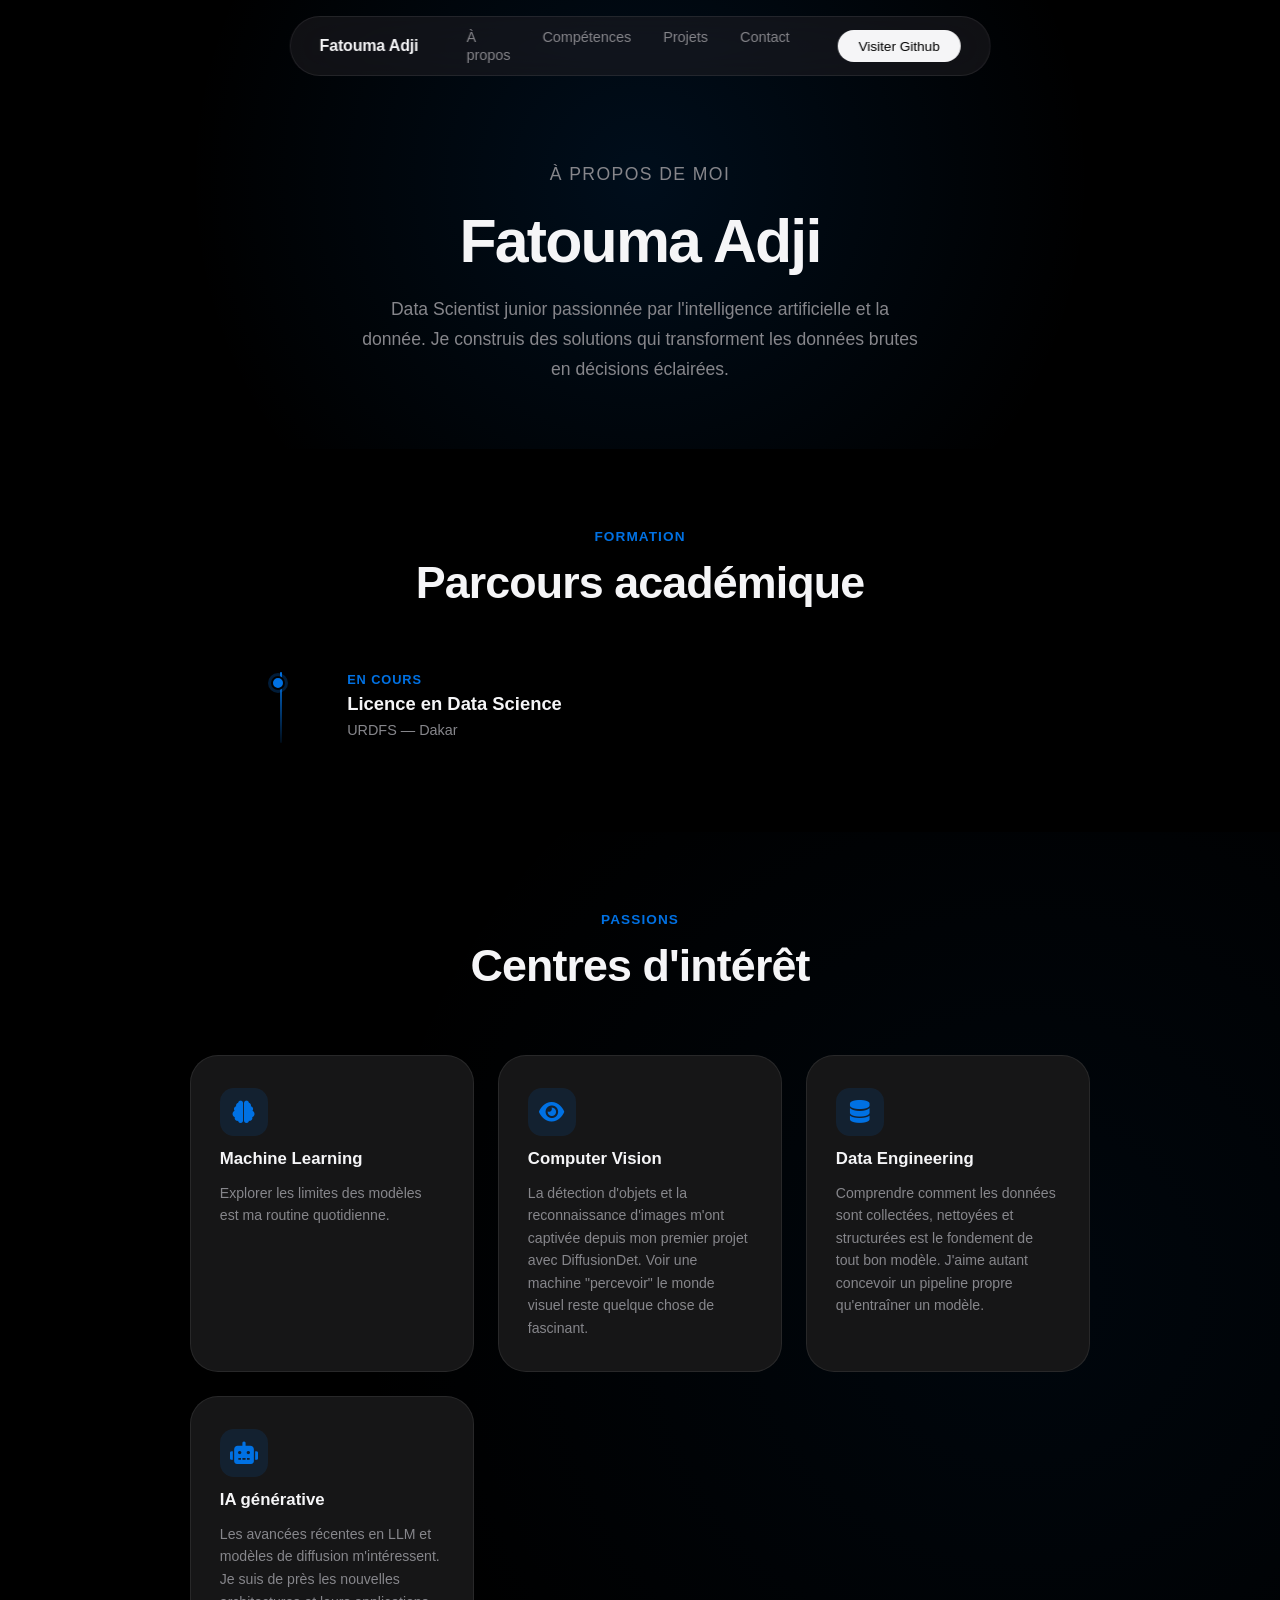
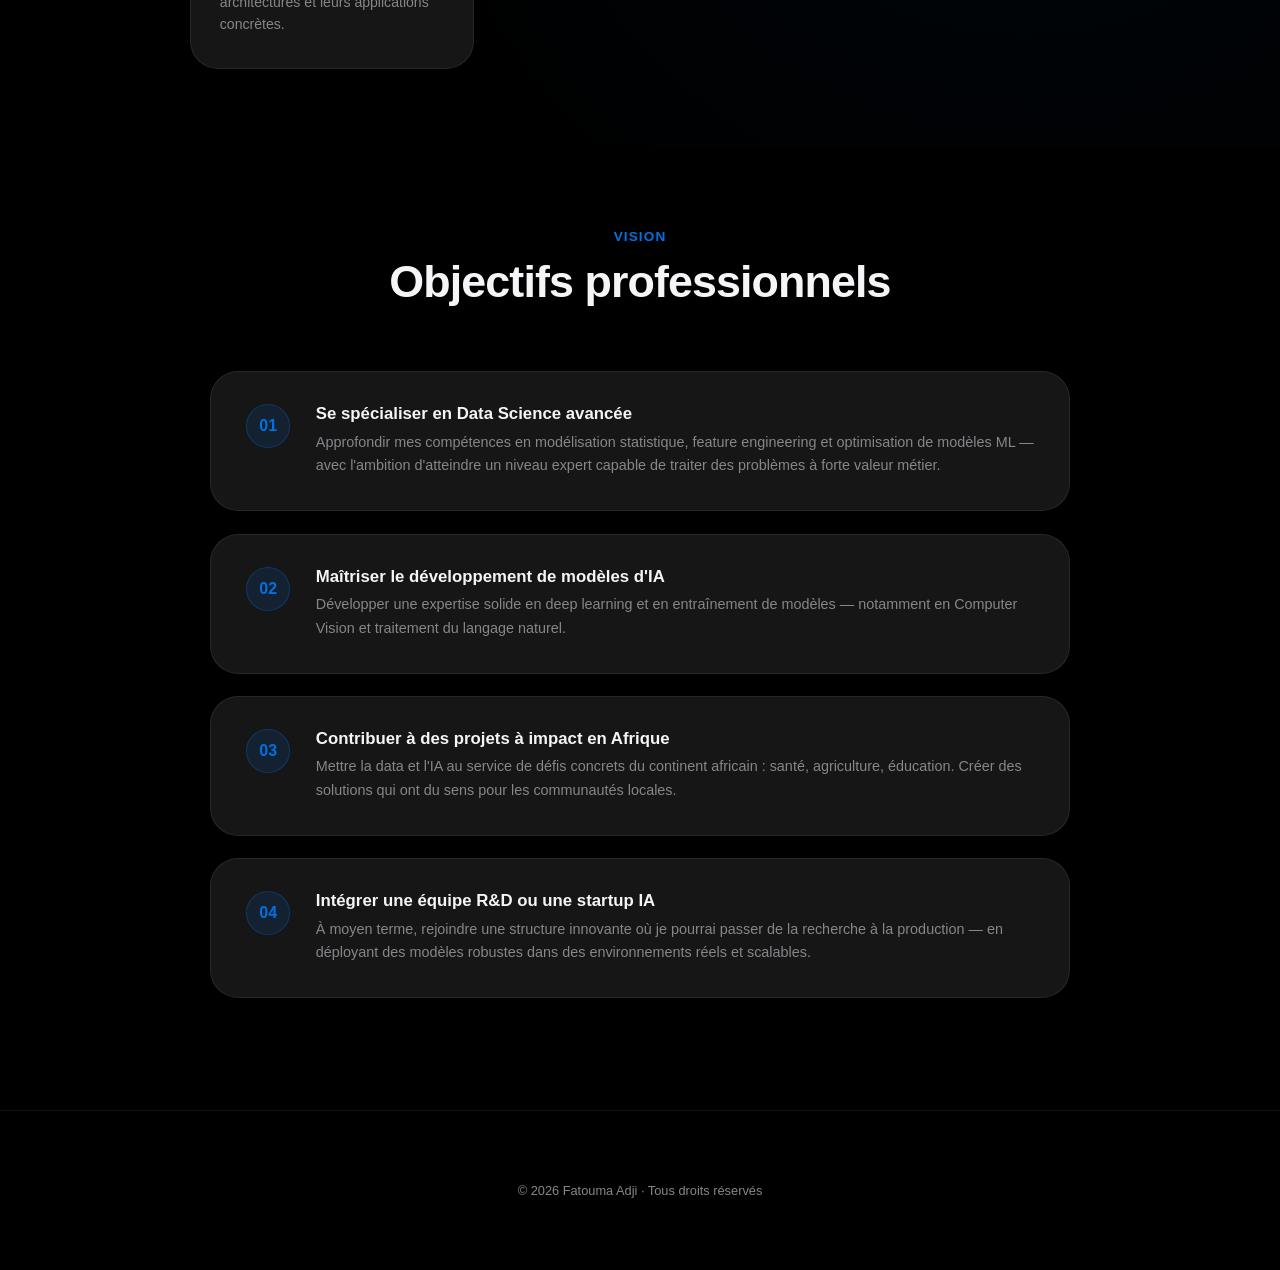
==== commit 99829334: "Reglages des balises scripts" ====
--- a/apropos.html
+++ b/apropos.html
@@ -40,7 +40,7 @@
         <div class="timeline">
             <div class="timeline-item">
                 <div class="timeline-dot"></div>
-                <div class="timeline-date">2023 — En cours</div>
+                <div class="timeline-date">En cours</div>
                 <h3>Licence en Data Science</h3>
                 <p class="school">URDFS — Dakar</p>
             </div>
@@ -130,6 +130,8 @@
     <footer class="footer">
         <p>© 2026 Fatouma Adji · Tous droits réservés</p>
     </footer>
+    <script src="JS/script.js"></script>
+
 
 </body>
 </html>
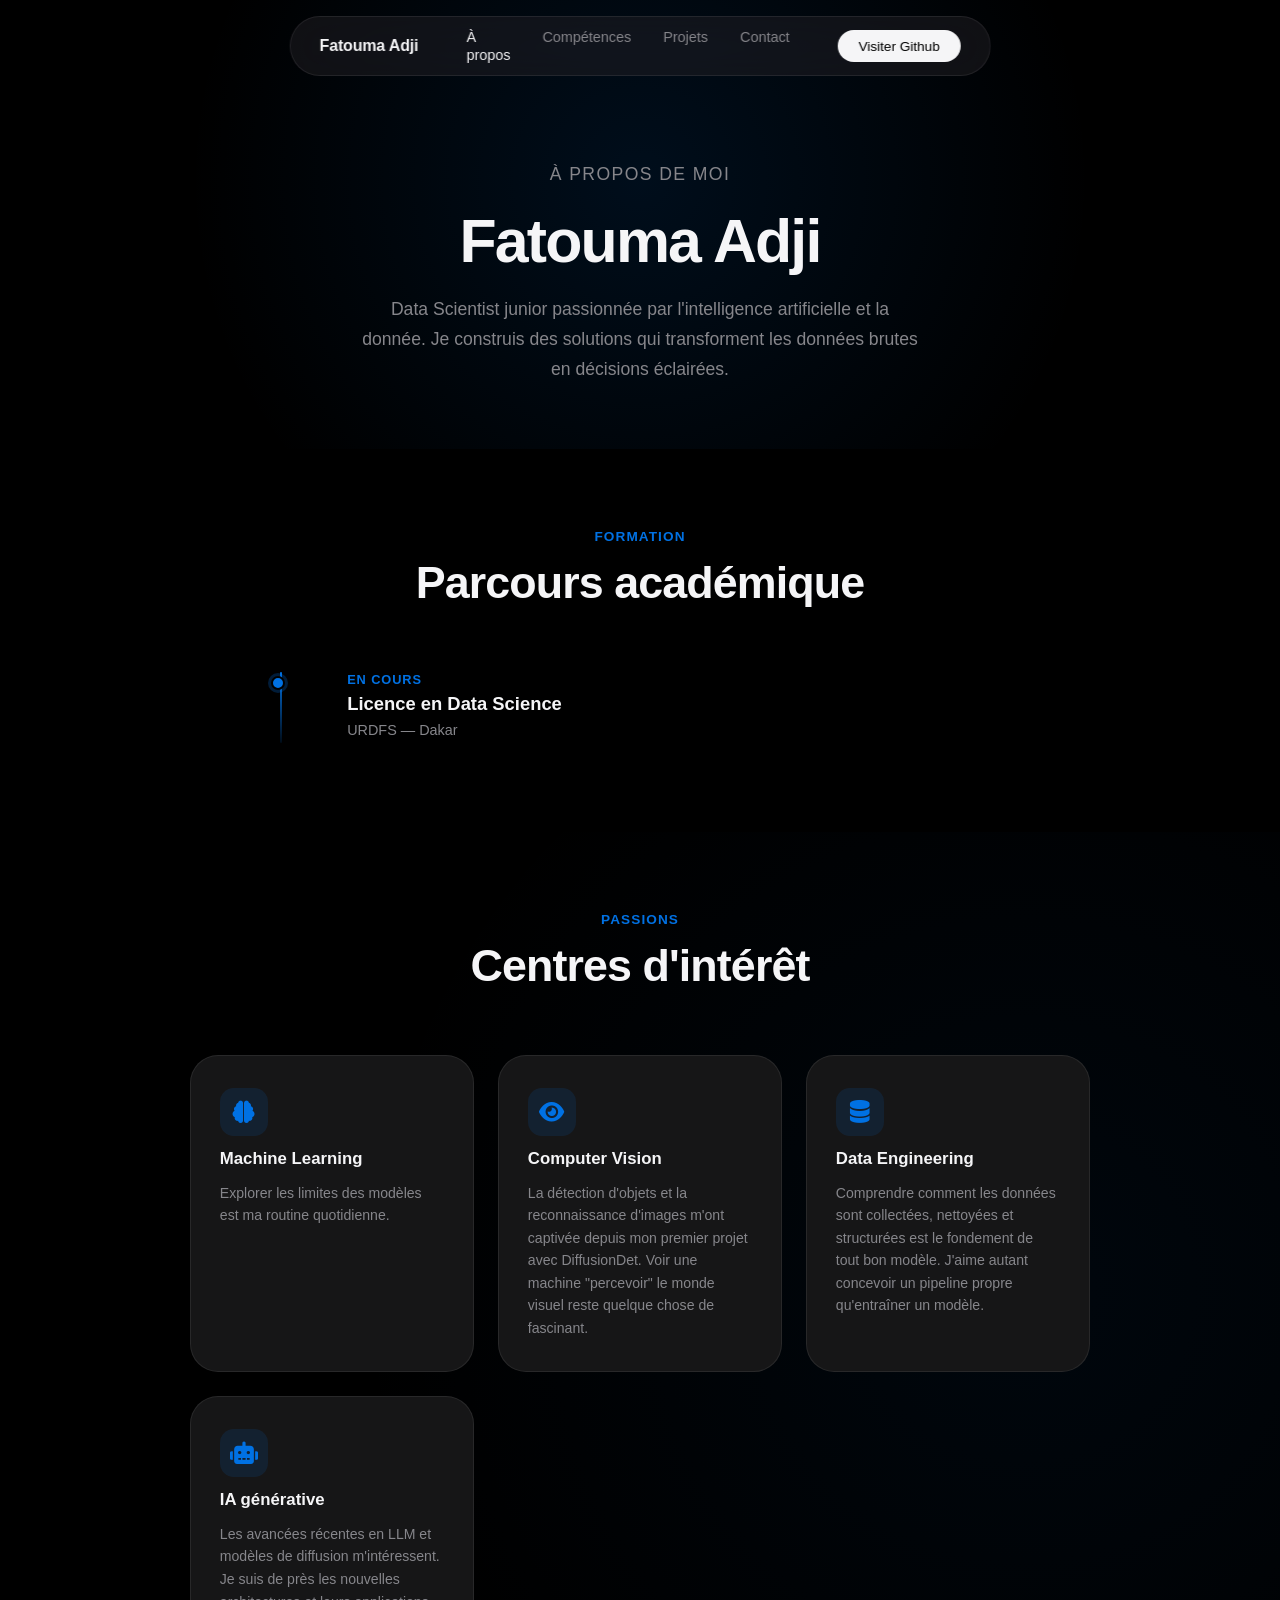
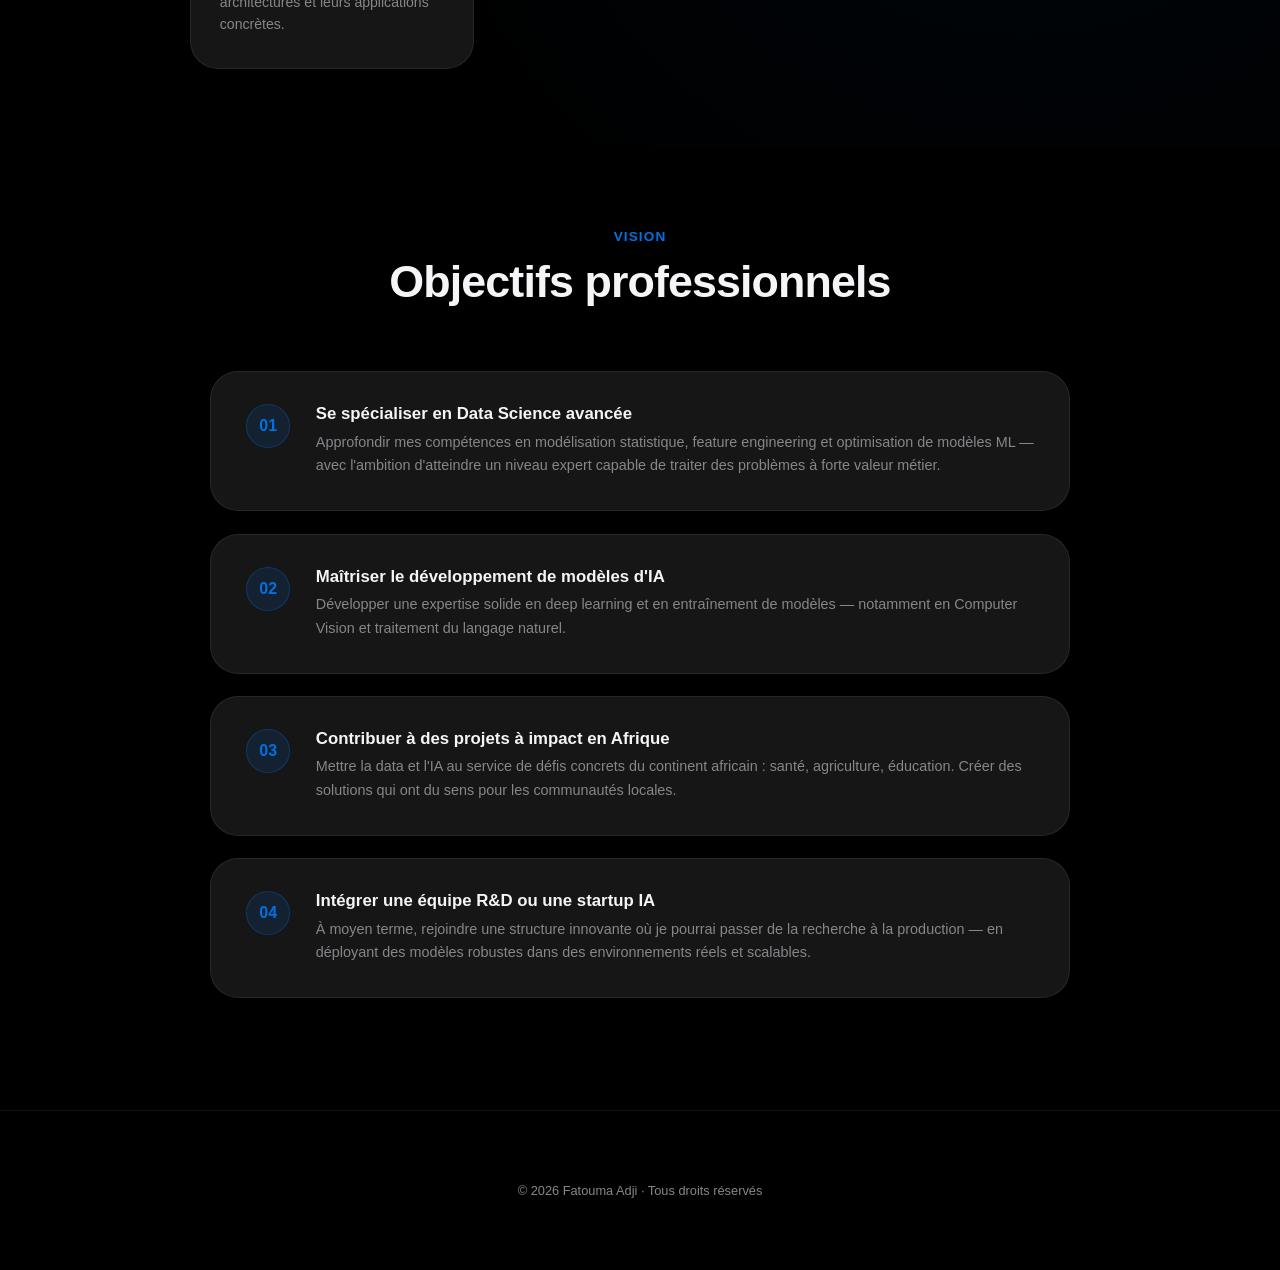
==== commit b1fbae53: "Reglages des balises scripts 2" ====
--- a/apropos.html
+++ b/apropos.html
@@ -6,7 +6,6 @@
     <title>À propos — Fatouma Adji</title>
     <link rel="stylesheet" href="CSS/style.css">
     <link rel="stylesheet" href="https://cdnjs.cloudflare.com/ajax/libs/font-awesome/6.0.0-beta3/css/all.min.css">
-    <script src="JS/script.js"></script>
 </head>
 <body>
 
